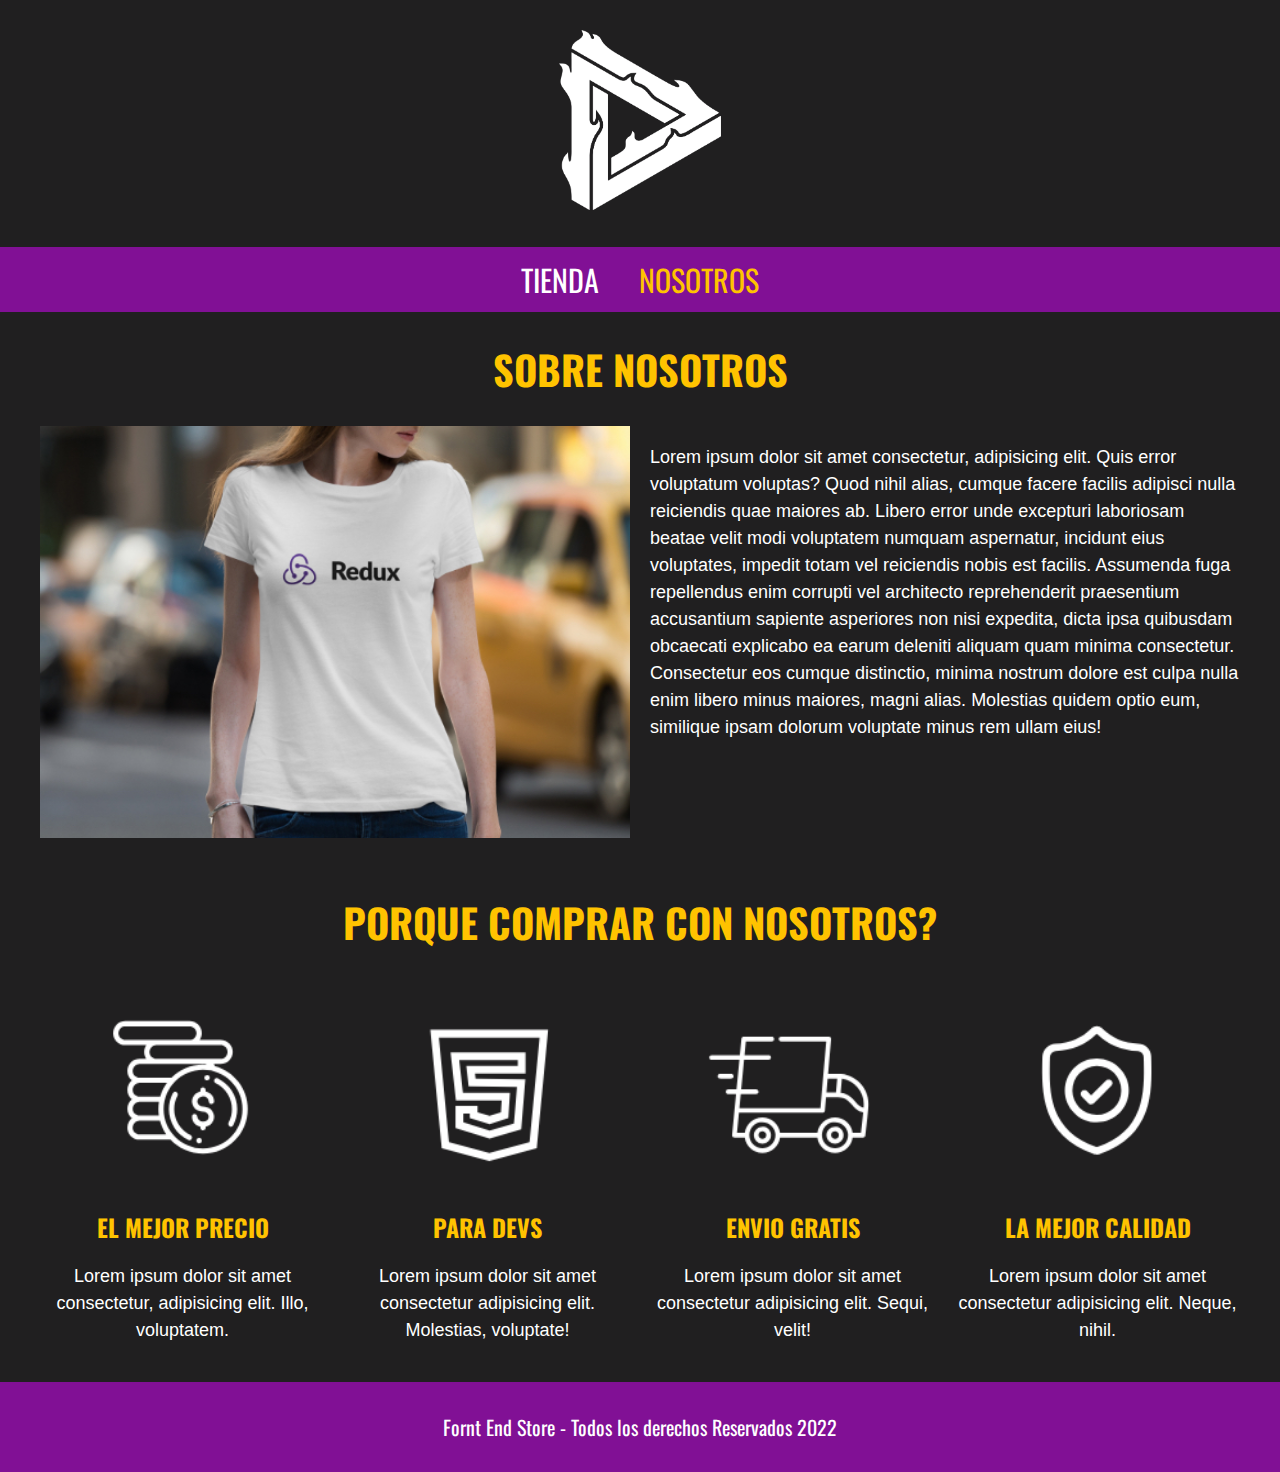
==== nosotros.html @ 8973ec14 "Add files via upload" ====
<!DOCTYPE html>
<html lang="en">
  <head>
    <meta charset="UTF-8" />
    <meta http-equiv="X-UA-Compatible" content="IE=edge" />
    <meta name="viewport" content="width=device-width, initial-scale=1.0" />
    <link rel="stylesheet" href="/css/normalize.css" />
    <link rel="preconnect" href="https://fonts.googleapis.com" />
    <link rel="preconnect" href="https://fonts.gstatic.com" crossorigin />
    <link
      href="https://fonts.googleapis.com/css2?family=Oswald&display=swap"
      rel="stylesheet"
    />
    <link rel="stylesheet" href="/css/style.css" />

    <title>Front end Store</title>
  </head>
  <body>
    <header class="header">
      <a href="index.html">
        <img class="header__logo" src="/img/Isotipo_negativo2x.png" style="height: 20vh;" style="background-size: cover;" alt="logotipo" />
      </a>
    </header>
    <nav class="nav">
      <a class="nav__enlance" href="index.html">TIENDA</a>
      <a class="nav__enlance nav__enlance--activo" href="#">NOSOTROS</a>
    </nav>
    <main class="contenedor">
        <h1> SOBRE NOSOTROS</h1>
        <div class="nosotros">
          <div class="nosotros__informacion"><p>Lorem ipsum dolor sit amet consectetur, adipisicing elit. Quis error voluptatum voluptas? Quod nihil alias, cumque facere facilis adipisci nulla reiciendis quae maiores ab. Libero error unde excepturi laboriosam beatae velit modi voluptatem numquam aspernatur, incidunt eius voluptates, impedit totam vel reiciendis nobis est facilis. Assumenda fuga repellendus enim corrupti vel architecto reprehenderit praesentium accusantium sapiente asperiores non nisi expedita, dicta ipsa quibusdam obcaecati explicabo ea earum deleniti aliquam quam minima consectetur. Consectetur eos cumque distinctio, minima nostrum dolore est culpa nulla enim libero minus maiores, magni alias. Molestias quidem optio eum, similique ipsam dolorum voluptate minus rem ullam eius!</p></div>
        <div class="nosotros__imagen"> 
          <img src="/img/nosotros.jpg" alt="">
        </div>
      </div>
        
    
  </main>
<section class="contenedor comprar">
  <h1 class="comprar__titulo"> <h1>PORQUE COMPRAR CON NOSOTROS?</h1>
  <div class="bloques">
    <div class="bloque">
      <img  class="bloque_imagen" src="/img/icono_1.png" alt="">
      <h3  class="bloque__titulo" > EL MEJOR PRECIO</h2>
        <p>Lorem ipsum dolor sit amet consectetur, adipisicing elit. Illo, voluptatem.</p>
    </div>
    <div class="bloque">
      <img class="bloque_imagen" src="/img/icono_2.png" alt="">
      <h3 class="bloque__titulo" >PARA DEVS</h3>
      <p>Lorem ipsum dolor sit amet consectetur adipisicing elit. Molestias, voluptate!</p>
    </div>
    <div class="bloque">
      <img class="bloque_imagen" src="/img/icono_3.png" alt="">
      <h3 class="bloque__titulo"class="bloque__titulo">ENVIO GRATIS</h3>
      <p>Lorem ipsum dolor sit amet consectetur adipisicing elit. Sequi, velit!</p>
    </div>
    <div class="bloque">
      <img class="bloque_imagen" src="/img/icono_4.png" alt="">
      <h3 class="bloque__titulo">LA MEJOR CALIDAD</h3>
      <p>Lorem ipsum dolor sit amet consectetur adipisicing elit. Neque, nihil.</p>
    </div>
  </div>
</section>

    <footer class="footer"> <p class="footer__texto">Fornt End Store - Todos los derechos Reservados 2022</p></footer>
  </body>
</html>
---- css/style.css ----
:root {
  --primario: #9c27b0;
  --primarioOscuro: #811095;
  --secundario: #ffc300;
  --secundarioOscuro: rgb(233, 287, 2);
  --blanco: #fff;
  --negro: #000;

  --fuentePrincipal: "Oswald", sans-serif;
}

html {
  box-sizing: border-box; /* No debe faltar en ninguna pagina web */
  font-size: 62.5%;
}
*,
*:before,
*:after {
  box-sizing: inherit;
}

/* GLOBALES  */


body {
background-color: rgb(32, 31, 32);
  font-size: 1.6rem;
  line-height: 1.5; /* INTERLINIEADO A TODO EL PROYECTO*/
}

p {
  font-size: 1.8rem;
  font-family: Arial, Helvetica, sans-serif;
  color: var(--blanco);
}

a {
  text-decoration: none;
}

img {
  width: 100%;
}

.contenedor {
  max-width: 120rem;
  margin: 0 auto; /* CENTRAR TODO EL CONTENIDO */
}

h1,
h2,
h3 {
  text-align: center;
  color: var(--secundario);
  font-family: var(--fuentePrincipal);
}

h1 {
  font-size: 4rem;
}

h2 {
  font-size: 3.2rem;
}

h3 {
  font-size: 2.4rem;
}

/** Header **/

.header {
  display: flex;
  justify-content: center;
}

.header__logo {
  margin: 3rem 0;
}

/** Navegacion */

.nav {
  background-color: var(--primarioOscuro);
  padding: 1rem 0;
  display: flex;
  justify-content: center;
  gap: 2rem; /*Separacion elementos nueva */
}

.nav__enlance {
  font-family: var(--fuentePrincipal);
  color: var(--blanco);
  font-size: 3rem;
  margin-right: 2rem; /*Separacion elementos vieja */
}

.nav__enlance:last-of-type {
  margin-right: 0;
}

.nav__enlance--activo, /*MODIFICADOR*/
.nav__enlance:hover {
  color: var(--secundario);
}

/*FOOTER */

.footer {
  background-color: var(--primarioOscuro);
  padding: 1rem 0;
  margin-top: 2rem;
}

.footer__texto {
  text-align: center;
  font-family: var(--fuentePrincipal);
  font-size: 2rem;
}

/* GRID COLUMNAS  */

.grid {
  display: grid;
  grid-template-columns: repeat(2, 1fr);
  gap: 2rem;
}

@media (min-width: 768px) {
  .grid {
    grid-template-columns: repeat(3, 1fr);
    column-gap: 2rem;
  }
}

/* PRODUCTOS */

.producto {
  background-color: var(--primarioOscuro);
  padding: 1rem;
}

.producto__nombre {
  font-size: 4rem;
}

.producto__precio {
  font-size: 2.8rem;
  color: var(--secundario);
}

.producto__nombre,
.producto__precio {
  font-family: var(--fuentePrincipal);
  margin: 1rem 0;
  text-align: center;
  line-height: 1.2;
}

/* GRAFICO */

.grafico {
  min-height: 30rem;
  grid-column: 1 /3;
  background-size: cover;
}

.grafico--camisas {
  grid-row: 2 / 3;
  background-image: url(/img/grafico1.jpg);
}

.grafico--node {
  background-image: url(/img/grafico2.jpg);
  grid-column: 1 /3;
  grid-row: 8 / 9;
}
@media (min-width: 768px) {
  .grafico--node {
    grid-row: 5 / 6;
    grid-column: 2 / 4;
  }
}




/* NOSOTROS */

.nosotros{
    display: grid;
    grid-template-rows:repeat(2, auto)
}

@media (min-width:768px ){
    .nosotros {
        display: grid;
        grid-template-columns:repeat(2, 1fr);
        gap: 2rem;
    }
    
}



 @media (min-width: 768px){
    .nosotros__imagen {

        grid-row: 1/2;
    }
 }


/* BLOQUES */

.bloques {
display: grid;
grid-template-columns: repeat(2, 1fr);
gap: 2rem;

}

@media (min-width: 768px){
    .bloques {
    grid-template-columns: repeat(4, 1fr);
    }
    
}
.bloque_imagen{
    width: 100%;

}

.bloque {
    text-align: center;
}

.bloque__titulo {
    margin: 0 auto;
}


/* PAGINA PRODUCTO */
@media (min-width: 768px) {
    .camisa {
        display: grid;
        grid-template-columns: repeat(2, 1fr);
        column-gap: 2rem;
    }
}

.formulario {
    display: grid;
    grid-template-columns: repeat(2, 1fr);
    gap: 2rem;
}
.formulario__campo {
   border: 1rem solid var(--primarioOscuro);
   background-color: transparent;
   color: rgb(208, 205, 205);
   font-size: 2rem;
   font-family: Arial, Helvetica, sans-serif;
   padding: 1rem;
   appearance: none;
}
.formulario__submit {
    background-color: var(--secundario);
    border: none;
    font-size: 2rem;
    font-family: var(--fuentePrincipal);
    padding: 2rem;
    transition: background-color .3s ease;
    grid-column: 1 / 3;
}
.formulario__submit:hover {
    cursor: pointer;
    background-color: var(--secundarioOscuro);
}
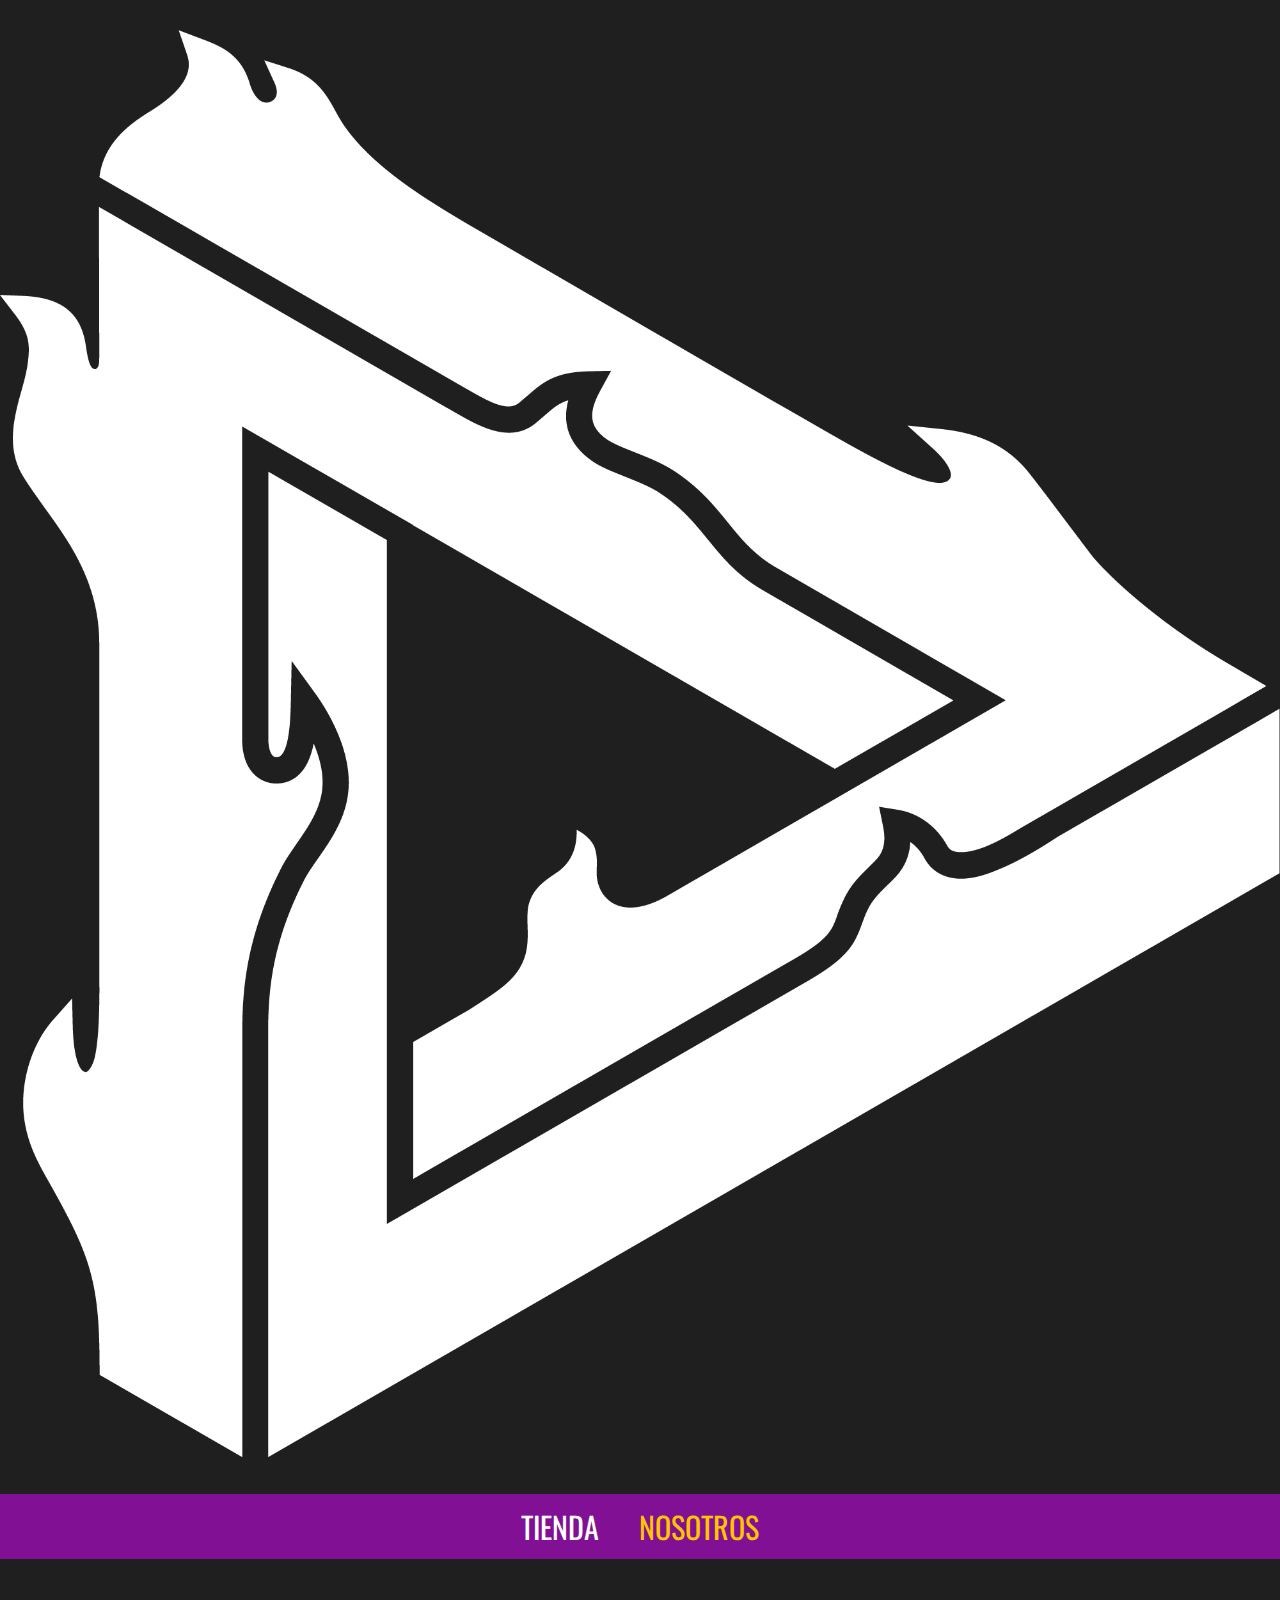
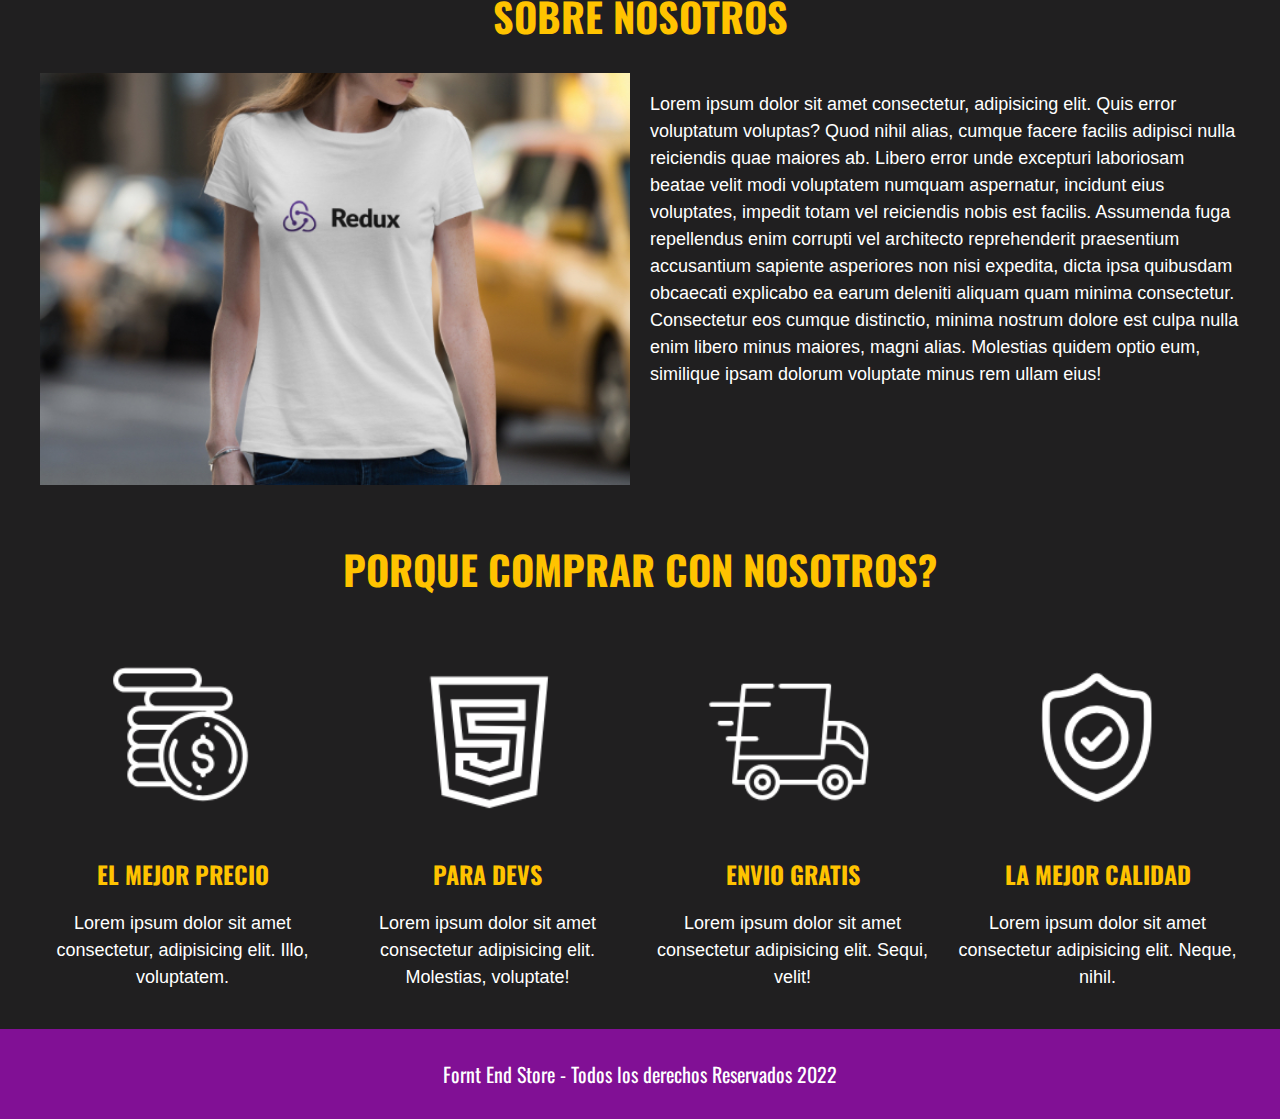
==== commit ec7f7f12: "Add files via upload" ====
--- a/nosotros.html
+++ b/nosotros.html
@@ -18,7 +18,7 @@
   <body>
     <header class="header">
       <a href="index.html">
-        <img class="header__logo" src="/img/Isotipo_negativo2x.png" style="height: 20vh;" style="background-size: cover;" alt="logotipo" />
+        <img class="header__logo" src="/img/Isotipo_negativo2x.png" alt="logotipo" />
       </a>
     </header>
     <nav class="nav">
